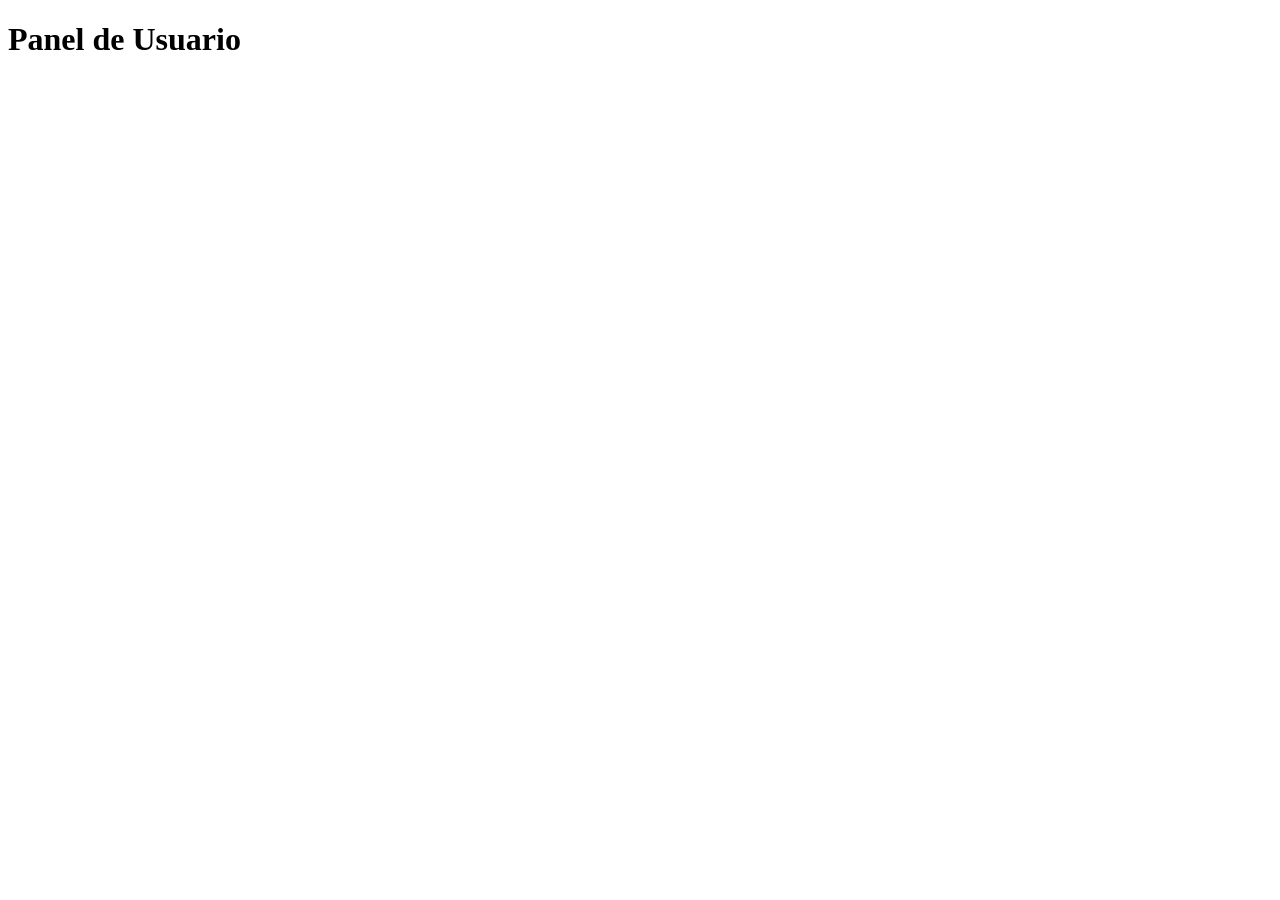
==== user-dashboard.html @ 66c29ce4 "Admin/user dashboard hardcodeados. Panel admin + add/edit product form + orders list dashboard" ====
<!DOCTYPE html>
<html lang="en">
<head>
    <meta charset="UTF-8">
    <meta name="viewport" content="width=device-width, initial-scale=1.0">
    <title>Panel de Usuario</title>
</head>
<body>
    <h1>Panel de Usuario</h1>
</body>
</html>
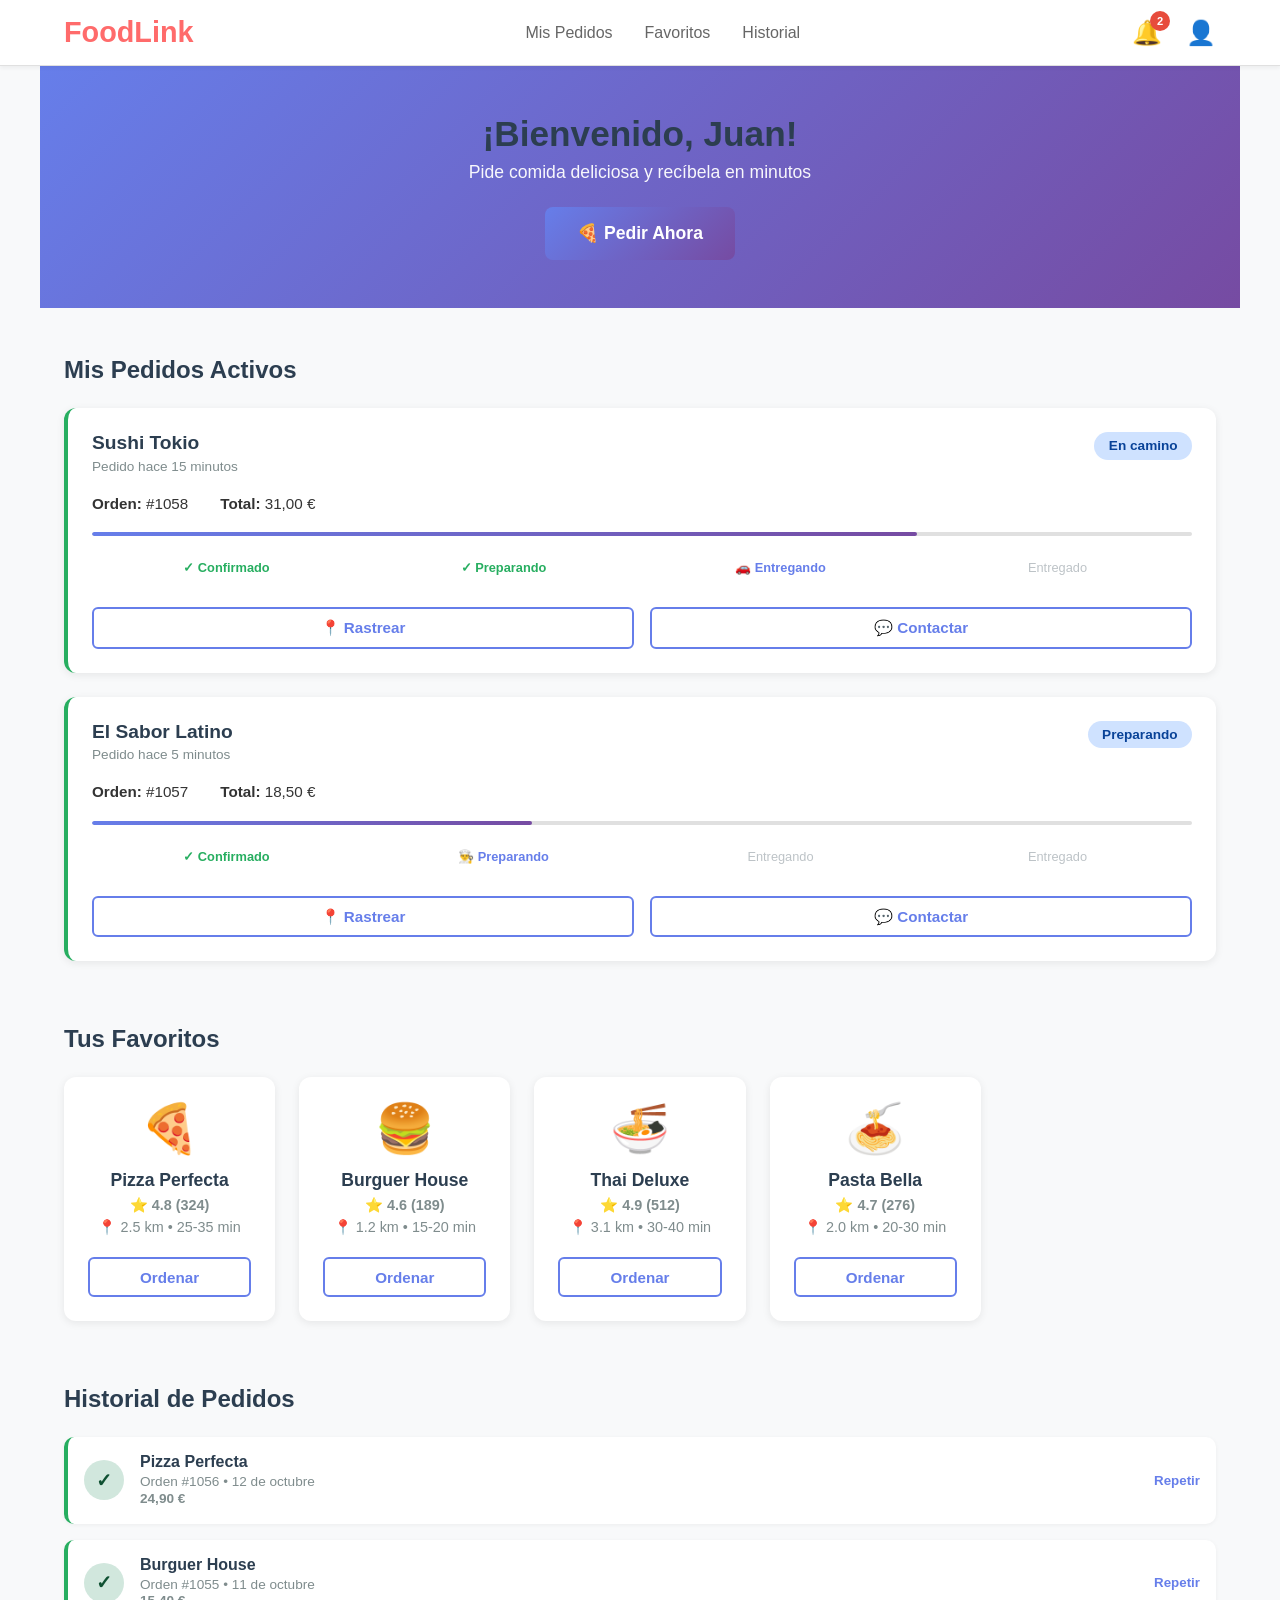
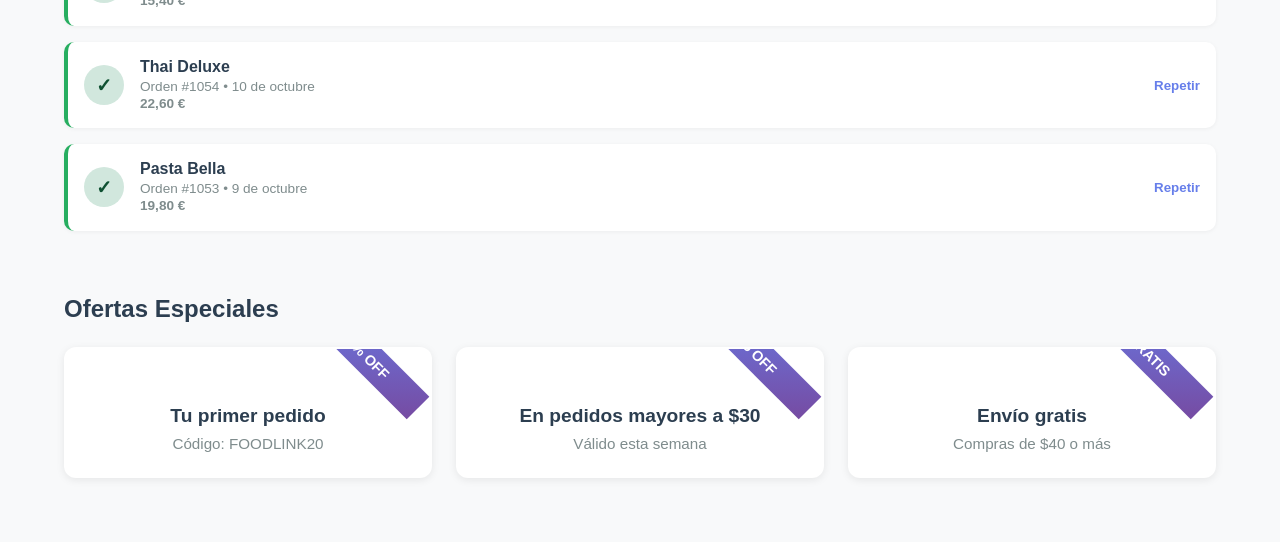
==== commit 3038b6f9: "FoodLink - P1" ====
--- a/user-dashboard.html
+++ b/user-dashboard.html
@@ -1,11 +1,266 @@
 <!DOCTYPE html>
-<html lang="en">
+<html lang="es">
 <head>
     <meta charset="UTF-8">
     <meta name="viewport" content="width=device-width, initial-scale=1.0">
-    <title>Panel de Usuario</title>
+    <link rel="stylesheet" href="user-dashboard-styles.css">
+    <title>FoodLink - Mi Cuenta</title>
 </head>
-<body>
-    <h1>Panel de Usuario</h1>
+<body class="user-dashboard-body">
+    <!-- HEADER TOP NAV -->
+    <header class="top-navbar">
+        <div class="navbar-container">
+            <div class="navbar-logo">
+                <h1>FoodLink</h1>
+            </div>
+            
+            <div class="navbar-center">
+                <a href="#active-orders" class="nav-link">Mis Pedidos</a>
+                <a href="#favorites" class="nav-link">Favoritos</a>
+                <a href="#history" class="nav-link">Historial</a>
+            </div>
+
+            <div class="navbar-right">
+                <button class="notification-btn">
+                    🔔
+                    <span class="badge">2</span>
+                </button>
+                <div class="profile-menu">
+                    <button class="profile-btn">👤</button>
+                    <div class="profile-dropdown">
+                        <a href="#">Perfil</a>
+                        <a href="#">Direcciones</a>
+                        <a href="#">Configuración</a>
+                        <hr>
+                        <a href="index.html">Cerrar sesión</a>
+                    </div>
+                </div>
+            </div>
+        </div>
+    </header>
+
+    <!-- MAIN CONTENT -->
+    <main class="user-main">
+        <!-- HERO SECTION CON BOTÓN CTA -->
+        <section class="hero-section">
+            <div class="hero-content">
+                <h2>¡Bienvenido, Juan!</h2>
+                <p>Pide comida deliciosa y recíbela en minutos</p>
+                <button class="btn-primary btn-large">🍕 Pedir Ahora</button>
+            </div>
+        </section>
+
+        <!-- PEDIDOS ACTIVOS -->
+        <section class="active-orders" id="active-orders">
+            <h2>Mis Pedidos Activos</h2>
+            
+            <div class="orders-container">
+                <!-- Pedido Activo 1 -->
+                <div class="order-card active">
+                    <div class="order-header">
+                        <div>
+                            <h3>Sushi Tokio</h3>
+                            <p class="order-time">Pedido hace 15 minutos</p>
+                        </div>
+                        <span class="order-status preparing">En camino</span>
+                    </div>
+                    
+                    <div class="order-details">
+                        <p><strong>Orden:</strong> #1058</p>
+                        <p><strong>Total:</strong> 31,00 €</p>
+                    </div>
+
+                    <div class="order-progress">
+                        <div class="progress-bar">
+                            <div class="progress-fill" style="width: 75%"></div>
+                        </div>
+                        <div class="progress-steps">
+                            <span class="step done">✓ Confirmado</span>
+                            <span class="step done">✓ Preparando</span>
+                            <span class="step active">🚗 Entregando</span>
+                            <span class="step">Entregado</span>
+                        </div>
+                    </div>
+
+                    <div class="order-actions">
+                        <button class="btn-secondary">📍 Rastrear</button>
+                        <button class="btn-secondary">💬 Contactar</button>
+                    </div>
+                </div>
+
+                <!-- Pedido Activo 2 -->
+                <div class="order-card active">
+                    <div class="order-header">
+                        <div>
+                            <h3>El Sabor Latino</h3>
+                            <p class="order-time">Pedido hace 5 minutos</p>
+                        </div>
+                        <span class="order-status preparing">Preparando</span>
+                    </div>
+                    
+                    <div class="order-details">
+                        <p><strong>Orden:</strong> #1057</p>
+                        <p><strong>Total:</strong> 18,50 €</p>
+                    </div>
+
+                    <div class="order-progress">
+                        <div class="progress-bar">
+                            <div class="progress-fill" style="width: 40%"></div>
+                        </div>
+                        <div class="progress-steps">
+                            <span class="step done">✓ Confirmado</span>
+                            <span class="step active">👨‍🍳 Preparando</span>
+                            <span class="step">Entregando</span>
+                            <span class="step">Entregado</span>
+                        </div>
+                    </div>
+
+                    <div class="order-actions">
+                        <button class="btn-secondary">📍 Rastrear</button>
+                        <button class="btn-secondary">💬 Contactar</button>
+                    </div>
+                </div>
+            </div>
+        </section>
+
+        <!-- RESTAURANTES FAVORITOS -->
+        <section class="favorites" id="favorites">
+            <h2>Tus Favoritos</h2>
+            
+            <div class="restaurants-grid">
+                <div class="restaurant-card">
+                    <div class="restaurant-image">🍕</div>
+                    <h3>Pizza Perfecta</h3>
+                    <p class="rating">⭐ 4.8 (324)</p>
+                    <p class="delivery">📍 2.5 km • 25-35 min</p>
+                    <button class="btn-secondary">Ordenar</button>
+                </div>
+
+                <div class="restaurant-card">
+                    <div class="restaurant-image">🍔</div>
+                    <h3>Burguer House</h3>
+                    <p class="rating">⭐ 4.6 (189)</p>
+                    <p class="delivery">📍 1.2 km • 15-20 min</p>
+                    <button class="btn-secondary">Ordenar</button>
+                </div>
+
+                <div class="restaurant-card">
+                    <div class="restaurant-image">🍜</div>
+                    <h3>Thai Deluxe</h3>
+                    <p class="rating">⭐ 4.9 (512)</p>
+                    <p class="delivery">📍 3.1 km • 30-40 min</p>
+                    <button class="btn-secondary">Ordenar</button>
+                </div>
+
+                <div class="restaurant-card">
+                    <div class="restaurant-image">🍝</div>
+                    <h3>Pasta Bella</h3>
+                    <p class="rating">⭐ 4.7 (276)</p>
+                    <p class="delivery">📍 2.0 km • 20-30 min</p>
+                    <button class="btn-secondary">Ordenar</button>
+                </div>
+            </div>
+        </section>
+
+        <!-- HISTORIAL DE PEDIDOS -->
+        <section class="order-history" id="history">
+            <h2>Historial de Pedidos</h2>
+            
+            <div class="history-list">
+                <div class="history-item completed">
+                    <div class="history-icon">✓</div>
+                    <div class="history-info">
+                        <h4>Pizza Perfecta</h4>
+                        <p>Orden #1056 • 12 de octubre</p>
+                        <p class="price">24,90 €</p>
+                    </div>
+                    <button class="btn-link">Repetir</button>
+                </div>
+
+                <div class="history-item completed">
+                    <div class="history-icon">✓</div>
+                    <div class="history-info">
+                        <h4>Burguer House</h4>
+                        <p>Orden #1055 • 11 de octubre</p>
+                        <p class="price">15,40 €</p>
+                    </div>
+                    <button class="btn-link">Repetir</button>
+                </div>
+
+                <div class="history-item completed">
+                    <div class="history-icon">✓</div>
+                    <div class="history-info">
+                        <h4>Thai Deluxe</h4>
+                        <p>Orden #1054 • 10 de octubre</p>
+                        <p class="price">22,60 €</p>
+                    </div>
+                    <button class="btn-link">Repetir</button>
+                </div>
+
+                <div class="history-item completed">
+                    <div class="history-icon">✓</div>
+                    <div class="history-info">
+                        <h4>Pasta Bella</h4>
+                        <p>Orden #1053 • 9 de octubre</p>
+                        <p class="price">19,80 €</p>
+                    </div>
+                    <button class="btn-link">Repetir</button>
+                </div>
+            </div>
+        </section>
+
+        <!-- PROMOCIONES -->
+        <section class="promotions">
+            <h2>Ofertas Especiales</h2>
+            
+            <div class="promo-cards">
+                <div class="promo-card">
+                    <div class="promo-badge">20% OFF</div>
+                    <h3>Tu primer pedido</h3>
+                    <p>Código: FOODLINK20</p>
+                </div>
+
+                <div class="promo-card">
+                    <div class="promo-badge">$5 OFF</div>
+                    <h3>En pedidos mayores a $30</h3>
+                    <p>Válido esta semana</p>
+                </div>
+
+                <div class="promo-card">
+                    <div class="promo-badge">GRATIS</div>
+                    <h3>Envío gratis</h3>
+                    <p>Compras de $40 o más</p>
+                </div>
+            </div>
+        </section>
+    </main>
+
+    <script>
+        // Navegación suave
+        document.querySelectorAll('.nav-link').forEach(link => {
+            link.addEventListener('click', e => {
+                e.preventDefault();
+                document.querySelector(link.getAttribute('href')).scrollIntoView({ behavior: 'smooth' });
+            });
+        });
+
+        // Botones principales
+        document.querySelector('.btn-large').addEventListener('click', () => alert('🍕 Abriendo catálogo...'));
+        
+        document.querySelectorAll('.restaurant-card .btn-secondary').forEach(btn => {
+            btn.addEventListener('click', () => alert('📱 Abriendo menú del restaurante...'));
+        });
+
+        document.querySelectorAll('.btn-link').forEach(btn => {
+            btn.addEventListener('click', () => alert('🔄 Repitiendo pedido...'));
+        });
+
+        document.querySelectorAll('.order-actions .btn-secondary').forEach(btn => {
+            btn.addEventListener('click', e => {
+                const action = e.target.textContent.includes('Rastrear') ? '📍 Rastreando...' : '💬 Contactando...';
+                alert(action);
+            });
+        });
+    </script>
 </body>
 </html>
--- a/user-dashboard-styles.css
+++ b/user-dashboard-styles.css
@@ -0,0 +1,678 @@
+/* =====================
+   RESET Y ESTILOS BASE
+   ===================== */
+
+* {
+    margin: 0;
+    padding: 0;
+    box-sizing: border-box;
+}
+
+html {
+    scroll-behavior: smooth;
+    height: 100%;
+}
+
+.user-dashboard-body {
+    font-family: 'Segoe UI', Tahoma, Geneva, Verdana, sans-serif;
+    background-color: #f8f9fa;
+    color: #333;
+    display: flex;
+    flex-direction: column;
+    min-height: 100vh;
+}
+
+/* =====================
+   NAVBAR SUPERIOR
+   ===================== */
+
+.top-navbar {
+    background: white;
+    border-bottom: 1px solid #e0e0e0;
+    position: sticky;
+    top: 0;
+    z-index: 100;
+    box-shadow: 0 2px 4px rgba(0, 0, 0, 0.05);
+}
+
+.navbar-container {
+    max-width: 1200px;
+    margin: 0 auto;
+    padding: 1rem 1.5rem;
+    display: flex;
+    justify-content: space-between;
+    align-items: center;
+    gap: 2rem;
+}
+
+.navbar-logo h1 {
+    font-size: 1.8rem;
+    color: #ff6b6b;
+    font-weight: 700;
+}
+
+.navbar-center {
+    flex: 1;
+    display: flex;
+    gap: 2rem;
+    justify-content: center;
+}
+
+.nav-link {
+    text-decoration: none;
+    color: #666;
+    font-weight: 500;
+    transition: color 0.3s ease;
+    position: relative;
+}
+
+.nav-link:hover {
+    color: #ff6b6b;
+}
+
+.navbar-right {
+    display: flex;
+    gap: 1.5rem;
+    align-items: center;
+}
+
+.notification-btn {
+    background: none;
+    border: none;
+    font-size: 1.5rem;
+    cursor: pointer;
+    position: relative;
+    transition: transform 0.2s ease;
+}
+
+.notification-btn:hover {
+    transform: scale(1.1);
+}
+
+.badge {
+    position: absolute;
+    top: -8px;
+    right: -8px;
+    background: #e74c3c;
+    color: white;
+    border-radius: 50%;
+    width: 20px;
+    height: 20px;
+    display: flex;
+    align-items: center;
+    justify-content: center;
+    font-size: 0.7rem;
+    font-weight: 700;
+}
+
+.profile-menu {
+    position: relative;
+}
+
+.profile-btn {
+    background: none;
+    border: none;
+    font-size: 1.5rem;
+    cursor: pointer;
+    transition: transform 0.2s ease;
+}
+
+.profile-btn:hover {
+    transform: scale(1.1);
+}
+
+.profile-dropdown {
+    position: absolute;
+    top: 100%;
+    right: 0;
+    background: white;
+    border: 1px solid #e0e0e0;
+    border-radius: 8px;
+    min-width: 180px;
+    padding: 0.5rem 0;
+    display: none;
+    box-shadow: 0 4px 12px rgba(0, 0, 0, 0.15);
+    margin-top: 0.5rem;
+}
+
+.profile-menu:hover .profile-dropdown {
+    display: block;
+}
+
+.profile-dropdown a {
+    display: block;
+    padding: 0.75rem 1.5rem;
+    color: #333;
+    text-decoration: none;
+    transition: background-color 0.2s ease;
+}
+
+.profile-dropdown a:hover {
+    background-color: #f0f0f0;
+    color: #ff6b6b;
+}
+
+.profile-dropdown hr {
+    margin: 0.5rem 0;
+    border: none;
+    border-top: 1px solid #e0e0e0;
+}
+
+/* =====================
+   MAIN CONTENT
+   ===================== */
+
+.user-main {
+    flex: 1;
+    max-width: 1200px;
+    margin: 0 auto;
+    width: 100%;
+    padding: 0;
+}
+
+/* =====================
+   HERO SECTION
+   ===================== */
+
+.hero-section {
+    background: linear-gradient(135deg, #667eea 0%, #764ba2 100%);
+    color: white;
+    padding: 3rem 1.5rem;
+    text-align: center;
+    margin-bottom: 3rem;
+}
+
+.hero-content h2 {
+    font-size: 2.2rem;
+    margin-bottom: 0.5rem;
+}
+
+.hero-content p {
+    font-size: 1.1rem;
+    margin-bottom: 1.5rem;
+    opacity: 0.95;
+}
+
+/* =====================
+   SECCIONES GENERALES
+   ===================== */
+
+section {
+    padding: 0 1.5rem 2rem;
+    margin-bottom: 2rem;
+}
+
+section h2 {
+    font-size: 1.5rem;
+    color: #2c3e50;
+    margin-bottom: 1.5rem;
+    font-weight: 700;
+}
+
+/* =====================
+   PEDIDOS ACTIVOS
+   ===================== */
+
+.orders-container {
+    display: grid;
+    gap: 1.5rem;
+}
+
+.order-card {
+    background: white;
+    border-radius: 12px;
+    padding: 1.5rem;
+    box-shadow: 0 2px 8px rgba(0, 0, 0, 0.08);
+    border-left: 4px solid #667eea;
+    transition: all 0.3s ease;
+}
+
+.order-card:hover {
+    box-shadow: 0 4px 16px rgba(0, 0, 0, 0.12);
+    transform: translateY(-2px);
+}
+
+.order-card.active {
+    border-left-color: #27ae60;
+}
+
+.order-header {
+    display: flex;
+    justify-content: space-between;
+    align-items: flex-start;
+    margin-bottom: 1rem;
+}
+
+.order-header h3 {
+    font-size: 1.2rem;
+    color: #2c3e50;
+    margin-bottom: 0.3rem;
+}
+
+.order-time {
+    font-size: 0.85rem;
+    color: #7f8c8d;
+}
+
+.order-status {
+    padding: 0.4rem 0.9rem;
+    border-radius: 20px;
+    font-size: 0.85rem;
+    font-weight: 600;
+    white-space: nowrap;
+}
+
+.order-status.preparing {
+    background-color: #cfe2ff;
+    color: #084298;
+}
+
+.order-status.delivered {
+    background-color: #d1e7dd;
+    color: #0f5132;
+}
+
+.order-details {
+    margin-bottom: 1rem;
+    display: flex;
+    gap: 2rem;
+    font-size: 0.95rem;
+}
+
+.order-details p {
+    margin: 0.3rem 0;
+}
+
+/* =====================
+   PROGRESS BAR
+   ===================== */
+
+.order-progress {
+    margin-bottom: 1.5rem;
+}
+
+.progress-bar {
+    height: 4px;
+    background: #e0e0e0;
+    border-radius: 2px;
+    margin-bottom: 1rem;
+    overflow: hidden;
+}
+
+.progress-fill {
+    height: 100%;
+    background: linear-gradient(90deg, #667eea, #764ba2);
+    border-radius: 2px;
+    transition: width 0.3s ease;
+}
+
+.progress-steps {
+    display: flex;
+    justify-content: space-between;
+    font-size: 0.8rem;
+    gap: 0.5rem;
+}
+
+.step {
+    flex: 1;
+    text-align: center;
+    color: #bdc3c7;
+    padding: 0.5rem;
+}
+
+.step.done {
+    color: #27ae60;
+    font-weight: 600;
+}
+
+.step.active {
+    color: #667eea;
+    font-weight: 600;
+}
+
+/* =====================
+   BOTONES
+   ===================== */
+
+.btn-primary {
+    background: linear-gradient(135deg, #667eea 0%, #764ba2 100%);
+    color: white;
+    border: none;
+    border-radius: 8px;
+    padding: 0.8rem 1.5rem;
+    font-size: 1rem;
+    font-weight: 600;
+    cursor: pointer;
+    transition: all 0.3s ease;
+}
+
+.btn-primary:hover {
+    transform: translateY(-2px);
+    box-shadow: 0 6px 12px rgba(102, 126, 234, 0.3);
+}
+
+.btn-large {
+    padding: 1rem 2rem;
+    font-size: 1.1rem;
+}
+
+.btn-secondary {
+    background: white;
+    color: #667eea;
+    border: 2px solid #667eea;
+    border-radius: 6px;
+    padding: 0.6rem 1.2rem;
+    font-size: 0.95rem;
+    font-weight: 600;
+    cursor: pointer;
+    transition: all 0.3s ease;
+}
+
+.btn-secondary:hover {
+    background: #667eea;
+    color: white;
+    transform: translateY(-2px);
+}
+
+.order-actions {
+    display: flex;
+    gap: 1rem;
+}
+
+.order-actions .btn-secondary {
+    flex: 1;
+}
+
+.btn-link {
+    background: none;
+    border: none;
+    color: #667eea;
+    cursor: pointer;
+    font-weight: 600;
+    text-decoration: none;
+    transition: color 0.3s ease;
+    padding: 0;
+}
+
+.btn-link:hover {
+    color: #764ba2;
+    text-decoration: underline;
+}
+
+/* =====================
+   RESTAURANTES FAVORITOS
+   ===================== */
+
+.restaurants-grid {
+    display: grid;
+    grid-template-columns: repeat(auto-fill, minmax(200px, 1fr));
+    gap: 1.5rem;
+}
+
+.restaurant-card {
+    background: white;
+    border-radius: 12px;
+    padding: 1.5rem;
+    text-align: center;
+    box-shadow: 0 2px 8px rgba(0, 0, 0, 0.08);
+    transition: all 0.3s ease;
+}
+
+.restaurant-card:hover {
+    box-shadow: 0 4px 16px rgba(0, 0, 0, 0.12);
+    transform: translateY(-4px);
+}
+
+.restaurant-image {
+    font-size: 3rem;
+    margin-bottom: 0.8rem;
+}
+
+.restaurant-card h3 {
+    font-size: 1.1rem;
+    color: #2c3e50;
+    margin-bottom: 0.4rem;
+}
+
+.restaurant-card p {
+    margin: 0.3rem 0;
+    font-size: 0.9rem;
+    color: #7f8c8d;
+}
+
+.rating {
+    color: #f39c12;
+    font-weight: 600;
+}
+
+.delivery {
+    color: #667eea;
+    font-weight: 500;
+}
+
+.restaurant-card .btn-secondary {
+    width: 100%;
+    margin-top: 1rem;
+}
+
+/* =====================
+   HISTORIAL
+   ===================== */
+
+.history-list {
+    display: grid;
+    gap: 1rem;
+}
+
+.history-item {
+    background: white;
+    border-radius: 10px;
+    padding: 1rem;
+    display: flex;
+    align-items: center;
+    gap: 1rem;
+    box-shadow: 0 1px 4px rgba(0, 0, 0, 0.05);
+    border-left: 4px solid transparent;
+    transition: all 0.3s ease;
+}
+
+.history-item.completed {
+    border-left-color: #27ae60;
+}
+
+.history-item:hover {
+    box-shadow: 0 2px 8px rgba(0, 0, 0, 0.1);
+}
+
+.history-icon {
+    width: 40px;
+    height: 40px;
+    border-radius: 50%;
+    background: #d1e7dd;
+    color: #0f5132;
+    display: flex;
+    align-items: center;
+    justify-content: center;
+    font-weight: 700;
+    font-size: 1.2rem;
+    flex-shrink: 0;
+}
+
+.history-info {
+    flex: 1;
+}
+
+.history-info h4 {
+    font-size: 1rem;
+    color: #2c3e50;
+    margin-bottom: 0.2rem;
+}
+
+.history-info p {
+    font-size: 0.85rem;
+    color: #7f8c8d;
+    margin: 0.1rem 0;
+}
+
+.price {
+    font-weight: 600;
+    color: #27ae60;
+}
+
+/* =====================
+   PROMOCIONES
+   ===================== */
+
+.promo-cards {
+    display: grid;
+    grid-template-columns: repeat(auto-fit, minmax(250px, 1fr));
+    gap: 1.5rem;
+}
+
+.promo-card {
+    background: white;
+    border-radius: 12px;
+    padding: 1.5rem;
+    text-align: center;
+    box-shadow: 0 2px 8px rgba(0, 0, 0, 0.08);
+    position: relative;
+    overflow: hidden;
+    transition: all 0.3s ease;
+    border: 2px solid transparent;
+}
+
+.promo-card:hover {
+    border-color: #667eea;
+    box-shadow: 0 4px 16px rgba(0, 0, 0, 0.12);
+    transform: translateY(-4px);
+}
+
+.promo-badge {
+    position: absolute;
+    top: -10px;
+    right: -10px;
+    background: linear-gradient(135deg, #667eea, #764ba2);
+    color: white;
+    padding: 0.5rem 1.5rem;
+    font-weight: 700;
+    font-size: 0.9rem;
+    transform: rotate(45deg);
+    min-width: 150px;
+}
+
+.promo-card h3 {
+    font-size: 1.2rem;
+    color: #2c3e50;
+    margin: 2rem 0 0.5rem;
+    font-weight: 700;
+}
+
+.promo-card p {
+    color: #7f8c8d;
+    font-size: 0.95rem;
+}
+
+/* =====================
+   MEDIA QUERIES
+   ===================== */
+
+@media (max-width: 768px) {
+    .navbar-container {
+        flex-direction: column;
+        gap: 1rem;
+        padding: 0.8rem 1rem;
+    }
+
+    .navbar-center {
+        width: 100%;
+        gap: 1rem;
+    }
+
+    .navbar-right {
+        width: 100%;
+        justify-content: center;
+    }
+
+    .hero-content h2 {
+        font-size: 1.8rem;
+    }
+
+    .hero-section {
+        padding: 2rem 1rem;
+    }
+
+    section {
+        padding: 0 1rem 1.5rem;
+    }
+
+    section h2 {
+        font-size: 1.3rem;
+    }
+
+    .restaurants-grid {
+        grid-template-columns: repeat(auto-fill, minmax(150px, 1fr));
+    }
+
+    .promo-cards {
+        grid-template-columns: 1fr;
+    }
+}
+
+@media (max-width: 480px) {
+    .navbar-logo h1 {
+        font-size: 1.5rem;
+    }
+
+    .navbar-center {
+        display: none;
+    }
+
+    .navbar-container {
+        justify-content: space-between;
+    }
+
+    .hero-content h2 {
+        font-size: 1.5rem;
+    }
+
+    .hero-content p {
+        font-size: 1rem;
+    }
+
+    .order-header {
+        flex-direction: column;
+        gap: 0.5rem;
+    }
+
+    .order-details {
+        flex-direction: column;
+        gap: 0;
+    }
+
+    .progress-steps {
+        flex-wrap: wrap;
+    }
+
+    .step {
+        font-size: 0.7rem;
+        padding: 0.3rem;
+    }
+
+    .order-actions {
+        flex-direction: column;
+    }
+
+    .restaurants-grid {
+        grid-template-columns: repeat(2, 1fr);
+    }
+
+    .history-item {
+        flex-direction: column;
+        text-align: center;
+    }
+
+    .history-icon {
+        width: 50px;
+        height: 50px;
+    }
+}
